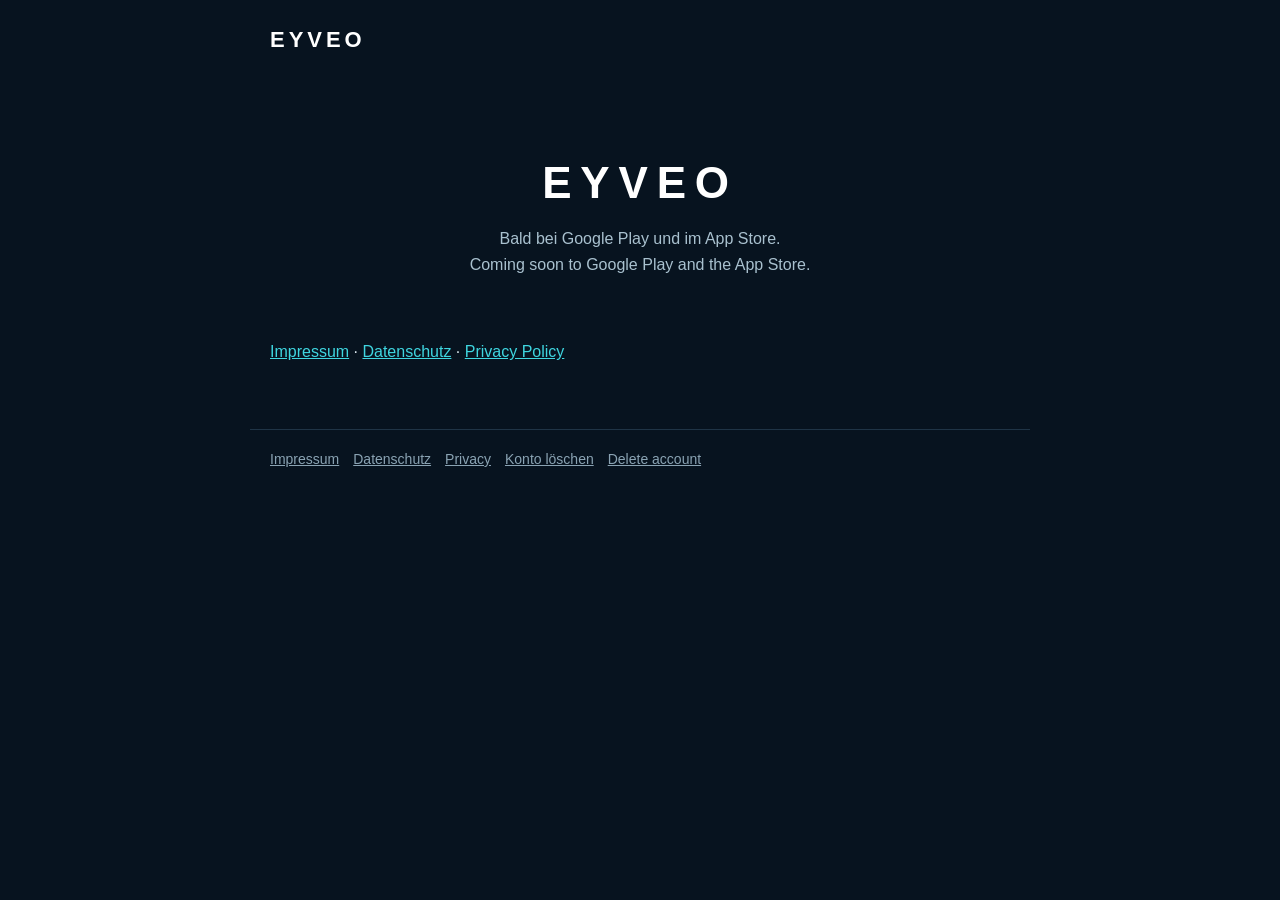
==== index.html @ db6207cd "EYVEO: Impressum, Datenschutz, Privacy, Konto löschen (Stand 27.11.2026) Co-Authored-By: Claude Opus" ====
<!DOCTYPE html>
<html lang="de"><head><meta charset="utf-8"><meta name="viewport" content="width=device-width,initial-scale=1">
<title>Your Evolution. Every Day. · EYVEO</title><meta name="robots" content="index,follow"><style>*{box-sizing:border-box}body{margin:0;background:#07131f;color:#dbe7ee;font:16px/1.6 -apple-system,"Segoe UI",Roboto,Helvetica,Arial,sans-serif}
main{max-width:780px;margin:0 auto;padding:32px 20px 48px}a{color:#3fd6e0}h1{font-size:30px;line-height:1.2;margin:8px 0 16px;color:#fff}
h2{font-size:22px;margin:32px 0 8px;color:#fff}h3{font-size:18px;margin:26px 0 6px;color:#fff}table{border-collapse:collapse;width:100%;margin:12px 0;font-size:14px;display:block;overflow-x:auto}
th,td{border:1px solid #1f3446;padding:8px;text-align:left;vertical-align:top}th{background:#0d2131}header{max-width:780px;margin:0 auto;padding:22px 20px 0}
.logo{font-weight:800;letter-spacing:.18em;font-size:22px;color:#fff;text-decoration:none}.stand{color:#8aa3b3;font-size:14px}
footer{border-top:1px solid #1f3446;max-width:780px;margin:0 auto;padding:18px 20px 40px;color:#8aa3b3;font-size:14px}footer a{color:#8aa3b3;margin-right:14px}
.hero{padding:60px 0 30px;text-align:center}.hero h1{font-size:44px;letter-spacing:.2em}.hero p{color:#a9c1cf}</style></head>
<body><header><a class="logo" href="/">EYVEO</a></header><main><div class="hero"><h1>EYVEO</h1><p>Bald bei Google Play und im App Store.<br>Coming soon to Google Play and the App Store.</p></div><p><a href="/impressum">Impressum</a> · <a href="/datenschutz">Datenschutz</a> · <a href="/privacy">Privacy Policy</a></p></main>
<footer><a href="/impressum">Impressum</a><a href="/datenschutz">Datenschutz</a><a href="/privacy">Privacy</a><a href="/konto-loeschen">Konto löschen</a><a href="/delete-account">Delete account</a></footer></body></html>
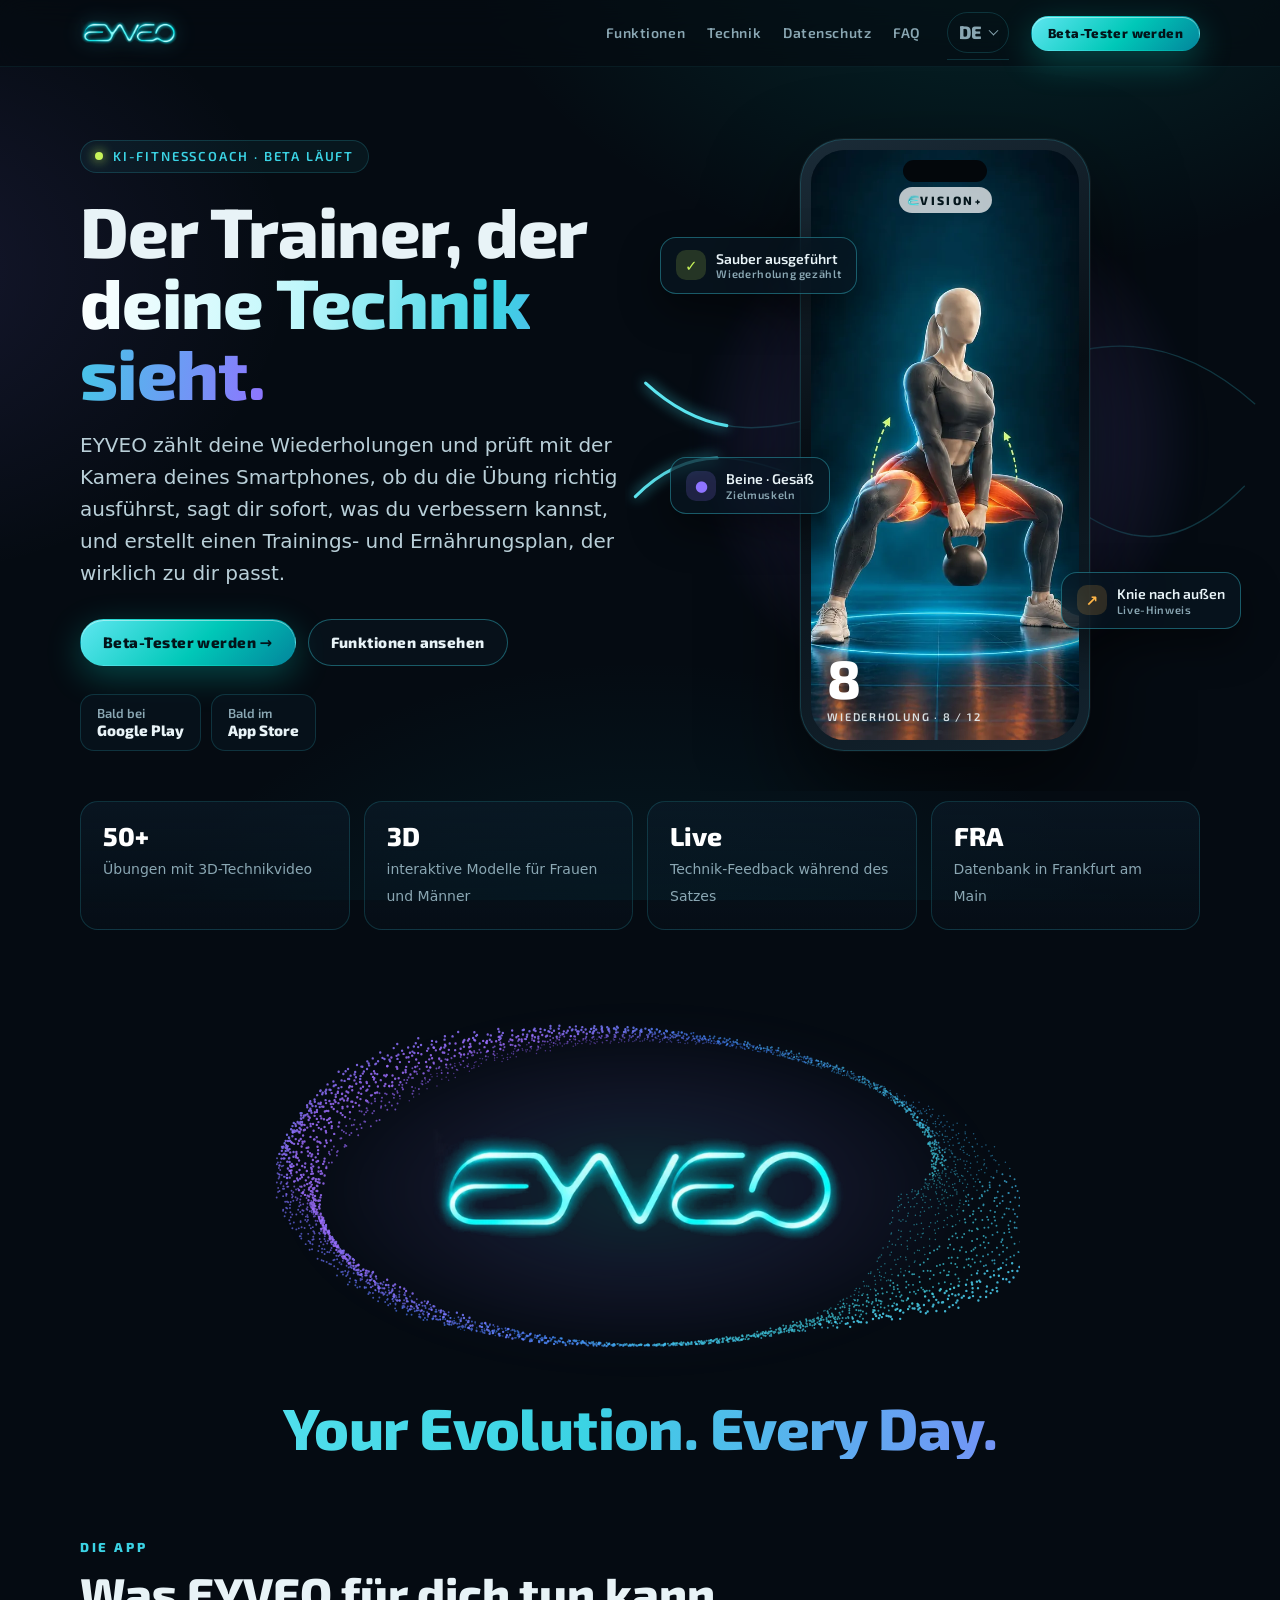
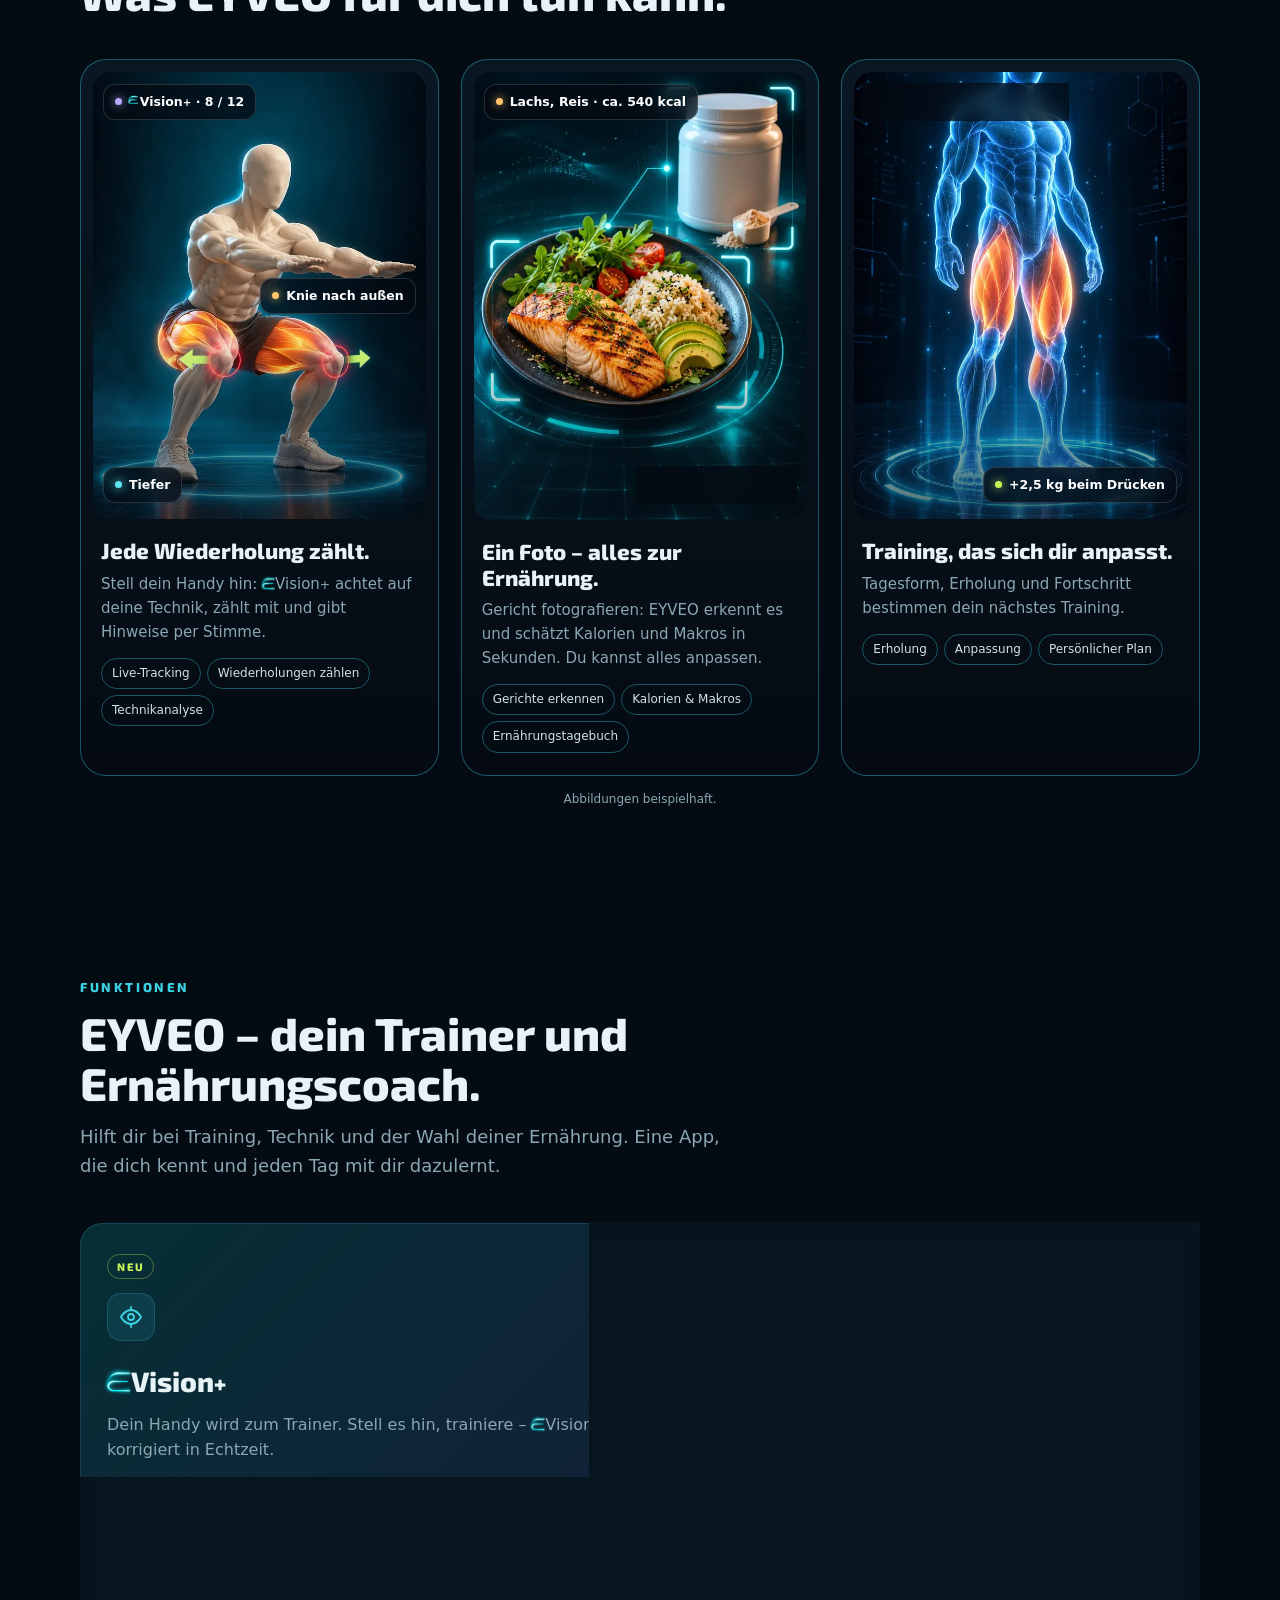
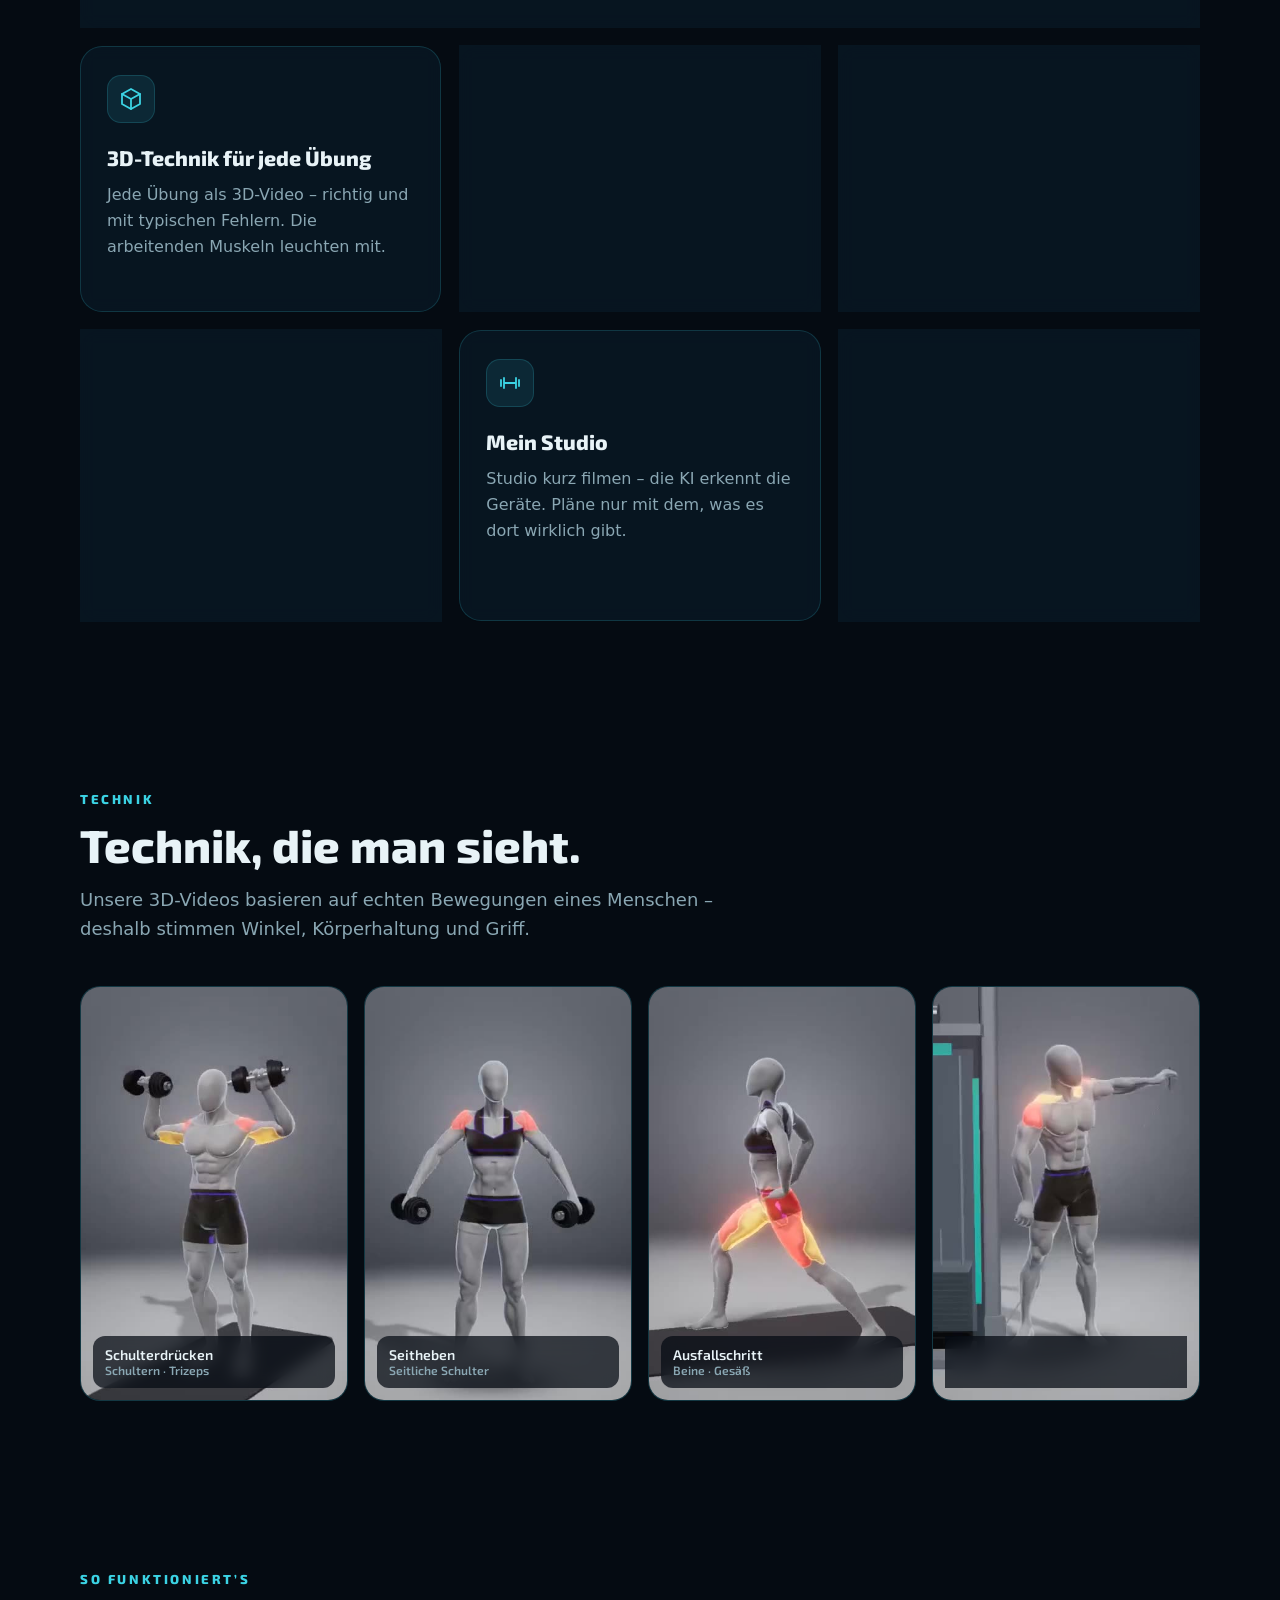
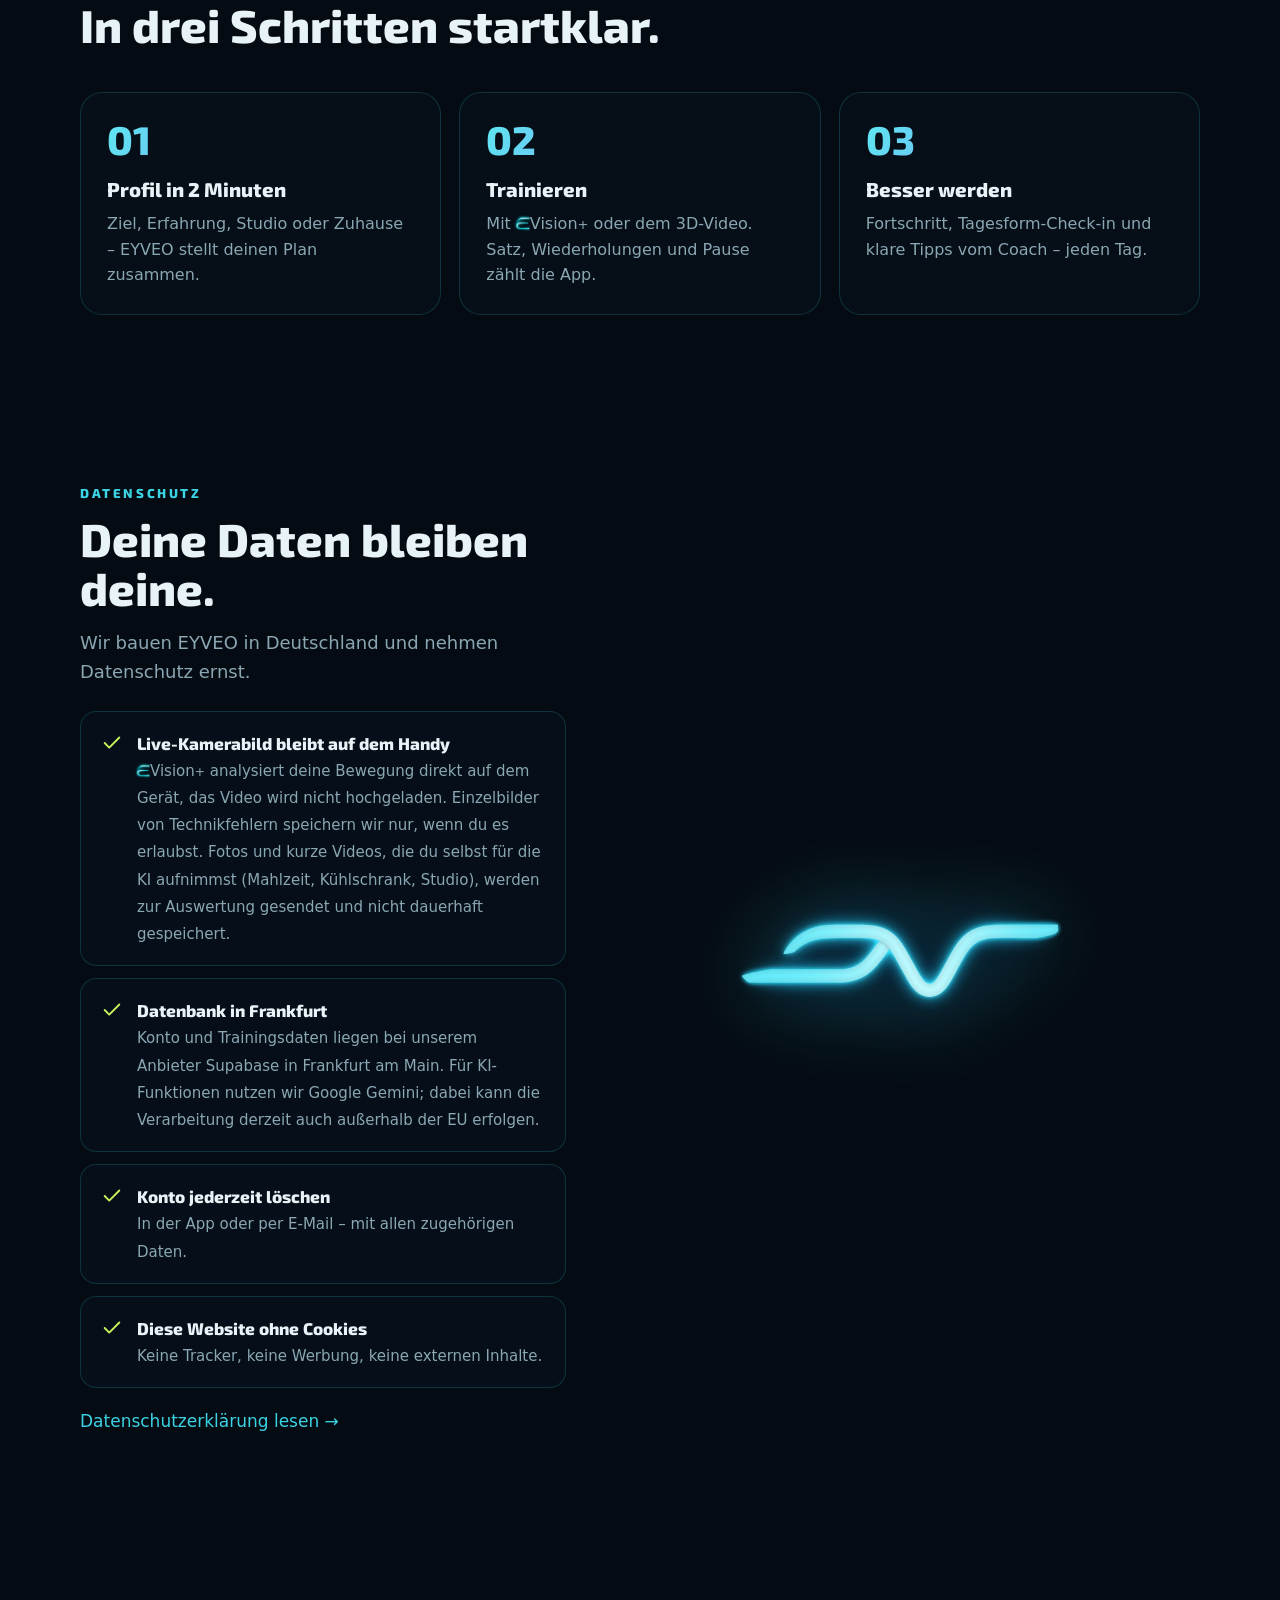
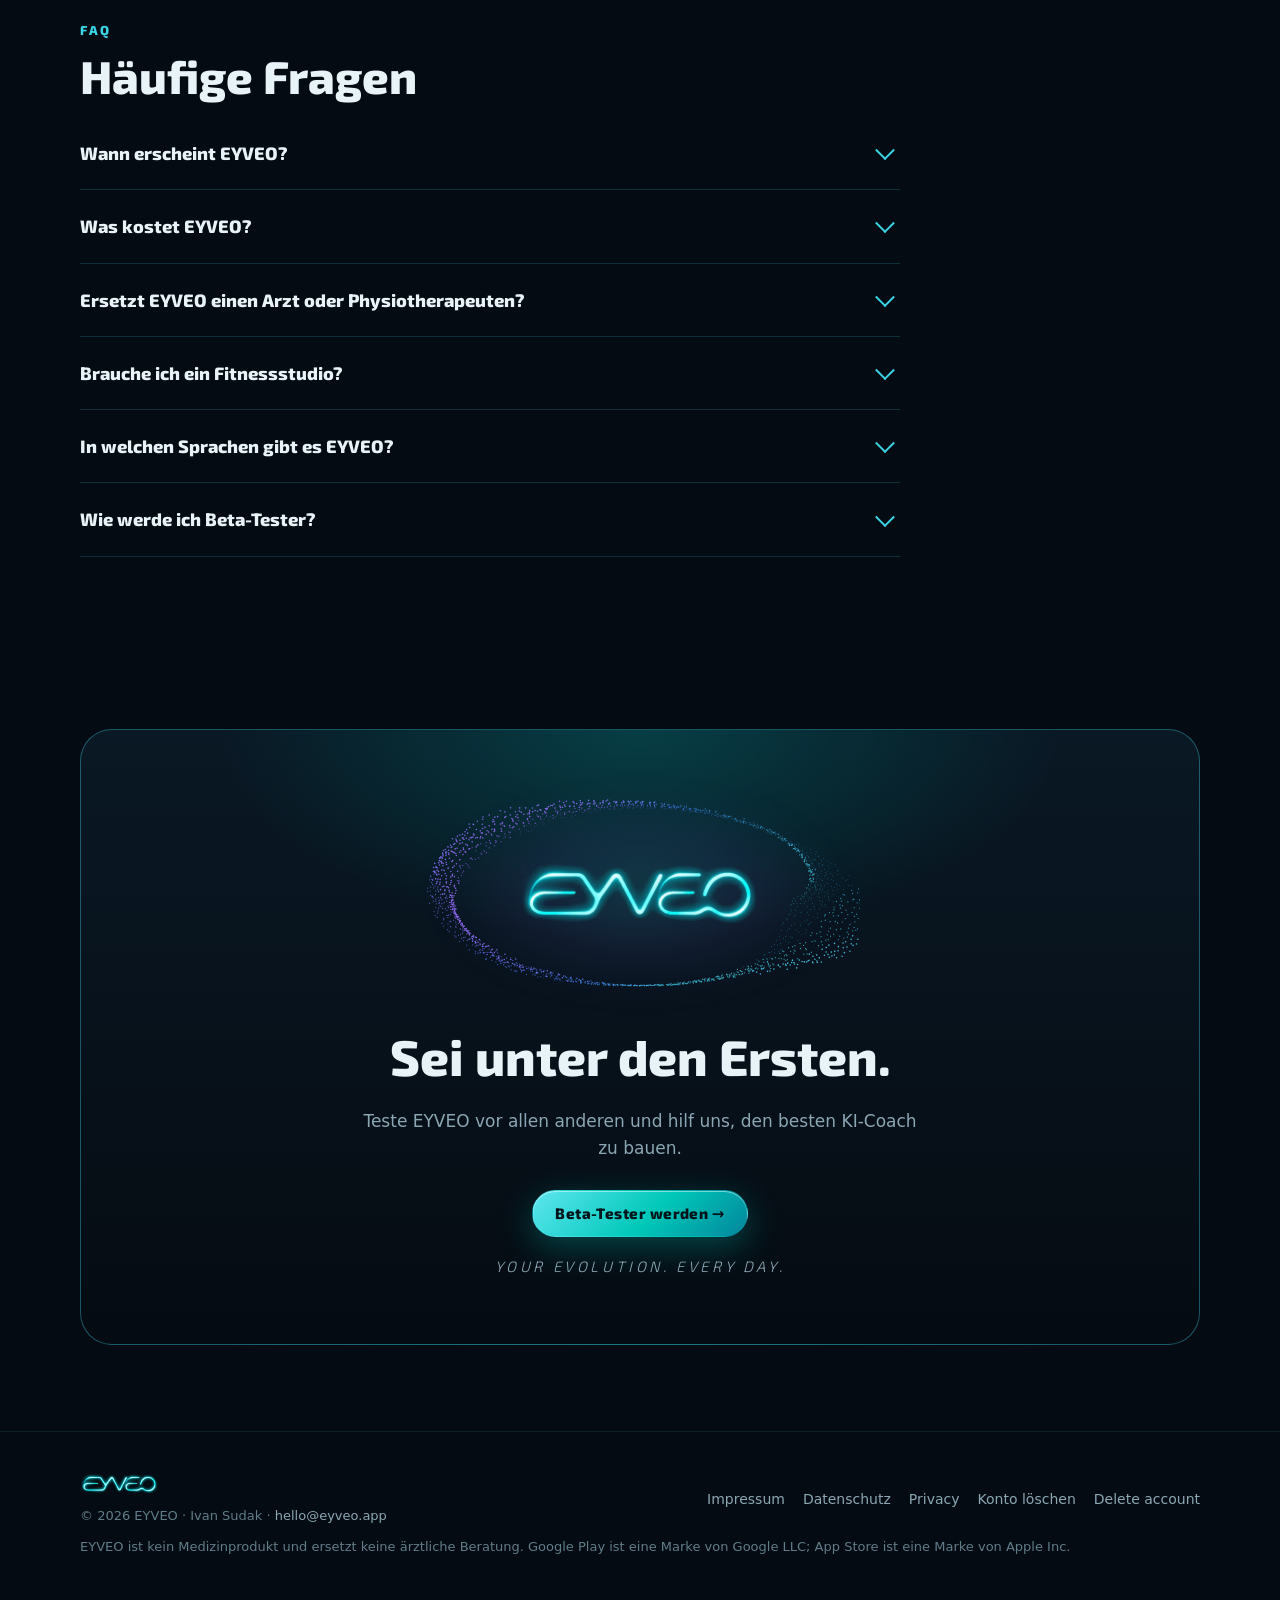
==== commit 350f59b8: "Пакет №6: новая главная (DE/EN/RU/UA), юр. страницы в общем оформлении, Д1/Д2, sitemap Co-Authored-B" ====
--- a/index.html
+++ b/index.html
@@ -1,11 +1,93 @@
 <!DOCTYPE html>
-<html lang="de"><head><meta charset="utf-8"><meta name="viewport" content="width=device-width,initial-scale=1">
-<title>Your Evolution. Every Day. · EYVEO</title><meta name="robots" content="index,follow"><style>*{box-sizing:border-box}body{margin:0;background:#07131f;color:#dbe7ee;font:16px/1.6 -apple-system,"Segoe UI",Roboto,Helvetica,Arial,sans-serif}
-main{max-width:780px;margin:0 auto;padding:32px 20px 48px}a{color:#3fd6e0}h1{font-size:30px;line-height:1.2;margin:8px 0 16px;color:#fff}
-h2{font-size:22px;margin:32px 0 8px;color:#fff}h3{font-size:18px;margin:26px 0 6px;color:#fff}table{border-collapse:collapse;width:100%;margin:12px 0;font-size:14px;display:block;overflow-x:auto}
-th,td{border:1px solid #1f3446;padding:8px;text-align:left;vertical-align:top}th{background:#0d2131}header{max-width:780px;margin:0 auto;padding:22px 20px 0}
-.logo{font-weight:800;letter-spacing:.18em;font-size:22px;color:#fff;text-decoration:none}.stand{color:#8aa3b3;font-size:14px}
-footer{border-top:1px solid #1f3446;max-width:780px;margin:0 auto;padding:18px 20px 40px;color:#8aa3b3;font-size:14px}footer a{color:#8aa3b3;margin-right:14px}
-.hero{padding:60px 0 30px;text-align:center}.hero h1{font-size:44px;letter-spacing:.2em}.hero p{color:#a9c1cf}</style></head>
-<body><header><a class="logo" href="/">EYVEO</a></header><main><div class="hero"><h1>EYVEO</h1><p>Bald bei Google Play und im App Store.<br>Coming soon to Google Play and the App Store.</p></div><p><a href="/impressum">Impressum</a> · <a href="/datenschutz">Datenschutz</a> · <a href="/privacy">Privacy Policy</a></p></main>
-<footer><a href="/impressum">Impressum</a><a href="/datenschutz">Datenschutz</a><a href="/privacy">Privacy</a><a href="/konto-loeschen">Konto löschen</a><a href="/delete-account">Delete account</a></footer></body></html>
+<html lang="de">
+<head>
+<meta charset="utf-8">
+<meta name="viewport" content="width=device-width,initial-scale=1,viewport-fit=cover">
+<title>EYVEO · Der KI-Fitnesscoach, der deine Technik sieht</title>
+<meta name="description" content="EYVEO zählt Wiederholungen per Handykamera, korrigiert deine Technik in Echtzeit, zeigt jede Übung als 3D-Video und plant Training und Ernährung, die zu dir passen. Bald bei Google Play und im App Store.">
+<meta name="robots" content="index,follow">
+<meta name="theme-color" content="#050b12">
+<link rel="canonical" href="https://eyveo.app/">
+<link rel="alternate" hreflang="de" href="https://eyveo.app/"><link rel="alternate" hreflang="en" href="https://eyveo.app/en/"><link rel="alternate" hreflang="ru" href="https://eyveo.app/ru/"><link rel="alternate" hreflang="uk" href="https://eyveo.app/uk/">
+<link rel="alternate" hreflang="x-default" href="https://eyveo.app/">
+<meta property="og:type" content="website"><meta property="og:url" content="https://eyveo.app/">
+<meta property="og:title" content="EYVEO · Der KI-Fitnesscoach, der deine Technik sieht"><meta property="og:description" content="EYVEO zählt Wiederholungen per Handykamera, korrigiert deine Technik in Echtzeit, zeigt jede Übung als 3D-Video und plant Training und Ernährung, die zu dir passen. Bald bei Google Play und im App Store.">
+<meta property="og:image" content="https://eyveo.app/assets/media/og.jpg"><meta name="twitter:card" content="summary_large_image">
+<link rel="icon" href="/assets/media/icon-32.png" sizes="32x32"><link rel="apple-touch-icon" href="/assets/media/icon-180.png">
+<link rel="preload" href="/assets/fonts/exo-2-latin-800-normal.woff2" as="font" type="font/woff2" crossorigin>
+<link rel="stylesheet" href="/assets/site.css">
+</head>
+<body>
+<a class="skip" href="#main">Zum Inhalt springen</a>
+<header class="nav"><div class="wrap">
+<a class="brand" href="/" aria-label="EYVEO"><img src="/assets/media/eyveo-logo-sm.webp" alt="EYVEO" width="98" height="30"></a>
+<nav aria-label="Hauptnavigation"><a href="#funktionen">Funktionen</a><a href="#technik">Technik</a><a href="#datenschutz">Datenschutz</a><a href="#faq">FAQ</a></nav>
+<details class="langs"><summary aria-label="Sprache / Language">DE</summary><div><a href="/" hreflang="de" lang="de" aria-current="page"><b>DE</b>Deutsch</a><a href="/en/" hreflang="en" lang="en"><b>EN</b>English</a><a href="/ru/" hreflang="ru" lang="ru"><b>RU</b>Русский</a><a href="/uk/" hreflang="uk" lang="uk"><b>UA</b>Українська</a></div></details>
+<a class="btn btn-primary btn-sm" href="mailto:hello@eyveo.app?subject=EYVEO%20Beta-Test&body=Hallo%20EYVEO-Team%2C%0A%0Aich%20m%C3%B6chte%20die%20App%20testen.%0AMein%20Handy%3A%20(Android%20%2F%20iPhone)%0A">Beta-Tester werden</a>
+</div></header>
+<main id="main">
+<section class="hero"><div class="wrap">
+<div class="copy">
+<span class="eyebrow"><span class="dot"></span>KI-Fitnesscoach · Beta läuft</span>
+<h1>Der Trainer, der <span class="grad">deine Technik sieht.</span></h1>
+<p class="lead">EYVEO zählt deine Wiederholungen und prüft mit der Kamera deines Smartphones, ob du die Übung richtig ausführst, sagt dir sofort, was du verbessern kannst, und erstellt einen Trainings- und Ernährungsplan, der wirklich zu dir passt.</p>
+<div class="ctas"><a class="btn btn-primary" href="mailto:hello@eyveo.app?subject=EYVEO%20Beta-Test&body=Hallo%20EYVEO-Team%2C%0A%0Aich%20m%C3%B6chte%20die%20App%20testen.%0AMein%20Handy%3A%20(Android%20%2F%20iPhone)%0A">Beta-Tester werden →</a><a class="btn btn-ghost" href="#funktionen">Funktionen ansehen</a></div>
+<div class="stores"><div class="store"><span>Bald bei<b>Google Play</b></span></div><div class="store"><span>Bald im<b>App Store</b></span></div></div>
+</div>
+<div class="stage" aria-hidden="true">
+<div class="halo"></div>
+<svg class="ribbon" viewBox="0 0 620 360"><defs><linearGradient id="rg" x1="0" x2="1"><stop offset="0" stop-color="#5ee6f0"/><stop offset=".6" stop-color="#3bd3e4"/><stop offset="1" stop-color="#8f74ff"/></linearGradient></defs>
+<path class="r2" d="M10 230 C120 120 210 300 310 180 S520 60 610 140"/><path class="r1" d="M10 230 C120 120 210 300 310 180 S520 60 610 140"/>
+<path class="r2" d="M20 120 C150 240 260 60 360 170 S520 300 600 220"/><path class="r1" style="animation-delay:-3.5s" d="M20 120 C150 240 260 60 360 170 S520 300 600 220"/></svg>
+<div class="phone"><div class="screen"><span class="notch"></span><img class="girl" src="/assets/media/ob-technik.webp" alt="" width="640" height="1137" fetchpriority="high">
+<div class="hud"><div class="top"><span><span class="evb" role="img" aria-label="EVision+"><span class="be"><img src="/assets/media/brand-e.webp" alt="" width="269" height="277"></span>VISION<span class="pl">+</span></span></span></div><div class="reps">8<small>WIEDERHOLUNG · 8 / 12</small></div></div></div></div>
+<div class="chip c1"><i>✓</i><div>Sauber ausgeführt<small>Wiederholung gezählt</small></div></div>
+<div class="chip c2"><i>↗</i><div>Knie nach außen<small>Live-Hinweis</small></div></div>
+<div class="chip c3"><i>●</i><div>Beine · Gesäß<small>Zielmuskeln</small></div></div>
+</div>
+</div></section>
+<div class="stats"><div class="wrap"><div class="stat reveal"><b>50+</b><span>Übungen mit 3D-Technikvideo</span></div><div class="stat reveal"><b>3D</b><span>interaktive Modelle für Frauen und Männer</span></div><div class="stat reveal"><b>Live</b><span>Technik-Feedback während des Satzes</span></div><div class="stat reveal"><b>FRA</b><span>Datenbank in Frankfurt am Main</span></div></div></div>
+<section class="brandsec"><div class="wrap">
+<a class="halo-logo " href="/" aria-label="EYVEO – Startseite" style="--w:760px;--ar:760/400"><span class="hglow"></span><canvas aria-hidden="true"></canvas><img src="/assets/media/eyveo-logo.webp" alt="EYVEO" width="420" height="128"></a>
+<h2 class="brand-h"><span>Your Evolution.</span> <span>Every Day.</span></h2>
+</div></section>
+<section class="showcase"><div class="wrap">
+<div class="kicker">Die App</div><h2 class="sec-h">Was EYVEO für dich tun kann.</h2><div style="height:26px"></div>
+<div class="shots"><article class="shot reveal"><div class="pic"><img src="/assets/media/ob-squat.webp" alt="" width="640" height="1137" loading="lazy"><span class="bub v p-lt"><span class="evb" role="img" aria-label="EVision+"><span class="be"><img src="/assets/media/brand-e.webp" alt="" width="269" height="277"></span>Vision<span class="pl">+</span></span> · 8 / 12</span><span class="bub a p-rm">Knie nach außen</span><span class="bub c p-lb">Tiefer</span></div><h3>Jede Wiederholung zählt.</h3><p>Stell dein Handy hin: <span class="evb" role="img" aria-label="EVision+"><span class="be"><img src="/assets/media/brand-e.webp" alt="" width="269" height="277"></span>Vision<span class="pl">+</span></span> achtet auf deine Technik, zählt mit und gibt Hinweise per Stimme.</p><div class="chips"><span>Live-Tracking</span><span>Wiederholungen zählen</span><span>Technikanalyse</span></div></article><article class="shot reveal"><div class="pic"><img src="/assets/media/ob-food.webp" alt="" width="640" height="1137" loading="lazy"><span class="bub a p-lt">Lachs, Reis · ca. 540 kcal</span><span class="bub g p-rb">E 38 · F 21 · K 52</span></div><h3>Ein Foto – alles zur Ernährung.</h3><p>Gericht fotografieren: EYVEO erkennt es und schätzt Kalorien und Makros in Sekunden. Du kannst alles anpassen.</p><div class="chips"><span>Gerichte erkennen</span><span>Kalorien & Makros</span><span>Ernährungstagebuch</span></div></article><article class="shot reveal"><div class="pic"><img src="/assets/media/ob-twin.webp" alt="" width="640" height="1137" loading="lazy"><span class="bub v p-lt">Schlaf 6 h · leichter Tag</span><span class="bub g p-rb">+2,5 kg beim Drücken</span></div><h3>Training, das sich dir anpasst.</h3><p>Tagesform, Erholung und Fortschritt bestimmen dein nächstes Training.</p><div class="chips"><span>Erholung</span><span>Anpassung</span><span>Persönlicher Plan</span></div></article></div>
+<p class="ill">Abbildungen beispielhaft.</p>
+</div></section>
+<section id="funktionen"><div class="wrap">
+<div class="kicker">Funktionen</div><h2 class="sec-h">EYVEO – dein Trainer und Ernährungscoach.</h2><p class="sec-p">Hilft dir bei Training, Technik und der Wahl deiner Ernährung. Eine App, die dich kennt und jeden Tag mit dir dazulernt.</p>
+<div class="grid"><article class="card feat reveal"><div><span class="tag">NEU</span><div class="ic"><svg viewBox="0 0 24 24"><path d="M2 12s3.6-7 10-7 10 7 10 7-3.6 7-10 7S2 12 2 12z"/><circle cx="12" cy="12" r="3"/><path d="M12 2v2M12 20v2"/></svg></div><h3><span class="evb" role="img" aria-label="EVision+"><span class="be"><img src="/assets/media/brand-e.webp" alt="" width="269" height="277"></span>Vision<span class="pl">+</span></span></h3><p>Dein Handy wird zum Trainer. Stell es hin, trainiere – <span class="evb" role="img" aria-label="EVision+"><span class="be"><img src="/assets/media/brand-e.webp" alt="" width="269" height="277"></span>Vision<span class="pl">+</span></span> zählt mit und korrigiert in Echtzeit.</p><ul><li>Zählt Wiederholungen automatisch</li><li>Erkennt typische Fehler – z. B. Knie nach innen oder Rundrücken</li><li>Hinweise per Stimme, ohne aufs Display zu schauen</li><li>Die Bildanalyse läuft komplett auf deinem Handy</li></ul></div><div class="mini"><video src="/assets/media/machine_shoulder_press_m.mp4" poster="/assets/media/machine_shoulder_press_m.jpg" autoplay muted loop playsinline preload="metadata" aria-hidden="true"></video></div></article><article class="card reveal"><div class="ic"><svg viewBox="0 0 24 24"><path d="M12 2l9 5v10l-9 5-9-5V7z"/><path d="M12 22V12M21 7l-9 5-9-5"/></svg></div><h3>3D-Technik für jede Übung</h3><p>Jede Übung als 3D-Video – richtig und mit typischen Fehlern. Die arbeitenden Muskeln leuchten mit.</p></article><article class="card reveal"><div class="ic"><svg viewBox="0 0 24 24"><path d="M4 5h16v11H9l-5 4z"/><path d="M8 10h8M8 13h5"/></svg></div><h3>EyveoCoach</h3><p>Dein KI-Coach kennt Training, Ernährung und Ziele – auf Wunsch auch deine Tagesform – und antwortet in einfachen Worten.</p></article><article class="card reveal"><div class="ic"><svg viewBox="0 0 24 24"><path d="M4 8h3l2-3h6l2 3h3v11H4z"/><circle cx="12" cy="13" r="3.5"/></svg></div><h3>Ernährung per Foto</h3><p>Teller fotografieren: geschätzte Kalorien, Eiweiß, Fett, Kohlenhydrate und Ballaststoffe – jederzeit anpassbar.</p></article><article class="card reveal"><div class="ic"><svg viewBox="0 0 24 24"><path d="M6 13a4 4 0 1 1 2-7.5A4 4 0 0 1 16 5.5 4 4 0 1 1 18 13v6H6z"/><path d="M6 16h12"/></svg></div><h3>EYVEO Chef</h3><p>Scanne deine Lebensmittel und bekomme Menüs und Rezepte nur aus dem, was du zu Hause hast – passend zu deinem Training und deinem Ziel.</p></article><article class="card reveal"><div class="ic"><svg viewBox="0 0 24 24"><path d="M3 9v6M6 7v10M18 7v10M21 9v6M6 12h12"/></svg></div><h3>Mein Studio</h3><p>Studio kurz filmen – die KI erkennt die Geräte. Pläne nur mit dem, was es dort wirklich gibt.</p></article><article class="card reveal"><div class="ic"><svg viewBox="0 0 24 24"><rect x="3" y="8" width="18" height="8" rx="4"/><path d="M12 8v8"/></svg></div><h3>Supplements im Blick</h3><p>Einnahmen planen und abhaken, mit Infos aus offenen, anerkannten Quellen. Keine Dosierungsempfehlungen.</p></article></div>
+</div></section>
+<section id="technik"><div class="wrap">
+<div class="kicker">Technik</div><h2 class="sec-h">Technik, die man sieht.</h2><p class="sec-p">Unsere 3D-Videos basieren auf echten Bewegungen eines Menschen – deshalb stimmen Winkel, Körperhaltung und Griff.</p>
+<div class="gallery"><figure class="tile reveal"><video src="/assets/media/press_m.mp4" poster="/assets/media/press_m.jpg" autoplay muted loop playsinline preload="metadata" aria-hidden="true"></video><figcaption>Schulterdrücken<small>Schultern · Trizeps</small></figcaption></figure><figure class="tile reveal"><video src="/assets/media/lateral_f.mp4" poster="/assets/media/lateral_f.jpg" autoplay muted loop playsinline preload="metadata" aria-hidden="true"></video><figcaption>Seitheben<small>Seitliche Schulter</small></figcaption></figure><figure class="tile reveal"><video src="/assets/media/lunge_rk_f.mp4" poster="/assets/media/lunge_rk_f.jpg" autoplay muted loop playsinline preload="metadata" aria-hidden="true"></video><figcaption>Ausfallschritt<small>Beine · Gesäß</small></figcaption></figure><figure class="tile reveal"><video src="/assets/media/cable_lateral_raise_m.mp4" poster="/assets/media/cable_lateral_raise_m.jpg" autoplay muted loop playsinline preload="metadata" aria-hidden="true"></video><figcaption>Seitheben am Kabel<small>Seitliche Schulter</small></figcaption></figure></div>
+</div></section>
+<section><div class="wrap">
+<div class="kicker">So funktioniert’s</div><h2 class="sec-h">In drei Schritten startklar.</h2><div style="height:26px"></div>
+<div class="steps"><div class="step reveal"><h3>Profil in 2 Minuten</h3><p>Ziel, Erfahrung, Studio oder Zuhause – EYVEO stellt deinen Plan zusammen.</p></div><div class="step reveal"><h3>Trainieren</h3><p>Mit <span class="evb" role="img" aria-label="EVision+"><span class="be"><img src="/assets/media/brand-e.webp" alt="" width="269" height="277"></span>Vision<span class="pl">+</span></span> oder dem 3D-Video. Satz, Wiederholungen und Pause zählt die App.</p></div><div class="step reveal"><h3>Besser werden</h3><p>Fortschritt, Tagesform-Check-in und klare Tipps vom Coach – jeden Tag.</p></div></div>
+</div></section>
+<section id="datenschutz"><div class="wrap privacy">
+<div><div class="kicker">Datenschutz</div><h2 class="sec-h">Deine Daten bleiben deine.</h2><p class="sec-p" style="margin-bottom:24px">Wir bauen EYVEO in Deutschland und nehmen Datenschutz ernst.</p>
+<div class="plist"><div class="pitem reveal"><svg viewBox="0 0 24 24"><path d="M4 12l5 5L20 6"/></svg><div><b>Live-Kamerabild bleibt auf dem Handy</b><span><span class="evb" role="img" aria-label="EVision+"><span class="be"><img src="/assets/media/brand-e.webp" alt="" width="269" height="277"></span>Vision<span class="pl">+</span></span> analysiert deine Bewegung direkt auf dem Gerät, das Video wird nicht hochgeladen. Einzelbilder von Technikfehlern speichern wir nur, wenn du es erlaubst. Fotos und kurze Videos, die du selbst für die KI aufnimmst (Mahlzeit, Kühlschrank, Studio), werden zur Auswertung gesendet und nicht dauerhaft gespeichert.</span></div></div><div class="pitem reveal"><svg viewBox="0 0 24 24"><path d="M4 12l5 5L20 6"/></svg><div><b>Datenbank in Frankfurt</b><span>Konto und Trainingsdaten liegen bei unserem Anbieter Supabase in Frankfurt am Main. Für KI-Funktionen nutzen wir Google Gemini; dabei kann die Verarbeitung derzeit auch außerhalb der EU erfolgen.</span></div></div><div class="pitem reveal"><svg viewBox="0 0 24 24"><path d="M4 12l5 5L20 6"/></svg><div><b>Konto jederzeit löschen</b><span>In der App oder per E-Mail – mit allen zugehörigen Daten.</span></div></div><div class="pitem reveal"><svg viewBox="0 0 24 24"><path d="M4 12l5 5L20 6"/></svg><div><b>Diese Website ohne Cookies</b><span>Keine Tracker, keine Werbung, keine externen Inhalte.</span></div></div></div><p style="margin-top:20px"><a href="/datenschutz">Datenschutzerklärung lesen →</a></p></div>
+<img class="symbol" src="/assets/media/eyveo-symbol.webp" alt="" width="380" height="380" loading="lazy">
+</div></section>
+<section id="faq"><div class="wrap">
+<div class="kicker">FAQ</div><h2 class="sec-h">Häufige Fragen</h2>
+<div class="faq"><details><summary>Wann erscheint EYVEO?</summary><p>Gerade testet eine kleine Gruppe die App. Android kommt zuerst, iOS folgt. Schreib uns, wenn du dabei sein willst.</p></details><details><summary>Was kostet EYVEO?</summary><p>Die Preise geben wir vor dem Start bekannt. Während der Beta-Phase ist die App für Tester kostenlos.</p></details><details><summary>Ersetzt EYVEO einen Arzt oder Physiotherapeuten?</summary><p>Nein. EYVEO ist ein Fitness- und Wellness-Coach und gibt keine medizinischen Ratschläge. Bei Beschwerden oder Vorerkrankungen sprich bitte vorher mit deinem Arzt.</p></details><details><summary>Brauche ich ein Fitnessstudio?</summary><p>Nicht unbedingt – wir schlagen dir Übungen für zu Hause vor, ohne Geräte oder mit dem, was du zu Hause hast. Die Funktion „Mein Studio“ passt deinen Trainingsplan an deine Möglichkeiten an.</p></details><details><summary>In welchen Sprachen gibt es EYVEO?</summary><p>Zum Start auf Deutsch und Englisch, weitere Sprachen folgen.</p></details><details><summary>Wie werde ich Beta-Tester?</summary><p>Schreib eine kurze E-Mail an hello@eyveo.app mit deinem Handymodell. Wir melden uns.</p></details></div>
+</div></section>
+<section><div class="wrap"><div class="cta reveal">
+<a class="halo-logo halo-sm" href="/" aria-label="EYVEO – Startseite" style="--w:440px;--ar:440/230"><span class="hglow"></span><canvas aria-hidden="true"></canvas><img src="/assets/media/eyveo-logo.webp" alt="EYVEO" width="230" height="70"></a>
+<h2>Sei unter den Ersten.</h2><p>Teste EYVEO vor allen anderen und hilf uns, den besten KI-Coach zu bauen.</p>
+<div class="ctas"><a class="btn btn-primary" href="mailto:hello@eyveo.app?subject=EYVEO%20Beta-Test&body=Hallo%20EYVEO-Team%2C%0A%0Aich%20m%C3%B6chte%20die%20App%20testen.%0AMein%20Handy%3A%20(Android%20%2F%20iPhone)%0A">Beta-Tester werden →</a></div>
+<div class="slogan">Your Evolution. Every Day.</div>
+</div></div></section>
+</main>
+<footer class="foot"><div class="wrap">
+<div><img src="/assets/media/eyveo-logo-sm.webp" alt="EYVEO" width="79" height="24"><div class="note">© 2026 EYVEO · Ivan Sudak · <a href="mailto:hello@eyveo.app">hello@eyveo.app</a></div></div>
+<nav aria-label="Rechtliches"><a href="/impressum">Impressum</a><a href="/datenschutz">Datenschutz</a><a href="/privacy">Privacy</a><a href="/konto-loeschen">Konto löschen</a><a href="/delete-account">Delete account</a></nav>
+</div><div class="wrap"><p class="note">EYVEO ist kein Medizinprodukt und ersetzt keine ärztliche Beratung. Google Play ist eine Marke von Google LLC; App Store ist eine Marke von Apple Inc.</p></div></footer>
+<script src="/assets/halo.js" defer></script>
+</body>
+</html>
--- a/assets/site.css
+++ b/assets/site.css
@@ -0,0 +1,217 @@
+@font-face{font-family:"Exo 2";src:url(/assets/fonts/exo-2-cyrillic-300-normal.woff2) format("woff2");font-weight:300;font-display:swap;unicode-range:U+0301,U+0400-045F,U+0490-0491,U+04B0-04B1,U+2116}
+@font-face{font-family:"Exo 2";src:url(/assets/fonts/exo-2-cyrillic-400-normal.woff2) format("woff2");font-weight:400;font-display:swap;unicode-range:U+0301,U+0400-045F,U+0490-0491,U+04B0-04B1,U+2116}
+@font-face{font-family:"Exo 2";src:url(/assets/fonts/exo-2-cyrillic-600-normal.woff2) format("woff2");font-weight:600;font-display:swap;unicode-range:U+0301,U+0400-045F,U+0490-0491,U+04B0-04B1,U+2116}
+@font-face{font-family:"Exo 2";src:url(/assets/fonts/exo-2-cyrillic-800-normal.woff2) format("woff2");font-weight:800;font-display:swap;unicode-range:U+0301,U+0400-045F,U+0490-0491,U+04B0-04B1,U+2116}
+@font-face{font-family:"Exo 2";src:url(/assets/fonts/exo-2-latin-300-normal.woff2) format("woff2");font-weight:300;font-display:swap;unicode-range:U+0000-00FF,U+0131,U+0152-0153,U+02BB-02BC,U+02C6,U+02DA,U+02DC,U+0304,U+0308,U+0329,U+2000-206F,U+20AC,U+2122,U+2191,U+2193,U+2212,U+2215,U+FEFF,U+FFFD}
+@font-face{font-family:"Exo 2";src:url(/assets/fonts/exo-2-latin-400-normal.woff2) format("woff2");font-weight:400;font-display:swap;unicode-range:U+0000-00FF,U+0131,U+0152-0153,U+02BB-02BC,U+02C6,U+02DA,U+02DC,U+0304,U+0308,U+0329,U+2000-206F,U+20AC,U+2122,U+2191,U+2193,U+2212,U+2215,U+FEFF,U+FFFD}
+@font-face{font-family:"Exo 2";src:url(/assets/fonts/exo-2-latin-600-normal.woff2) format("woff2");font-weight:600;font-display:swap;unicode-range:U+0000-00FF,U+0131,U+0152-0153,U+02BB-02BC,U+02C6,U+02DA,U+02DC,U+0304,U+0308,U+0329,U+2000-206F,U+20AC,U+2122,U+2191,U+2193,U+2212,U+2215,U+FEFF,U+FFFD}
+@font-face{font-family:"Exo 2";src:url(/assets/fonts/exo-2-latin-800-normal.woff2) format("woff2");font-weight:800;font-display:swap;unicode-range:U+0000-00FF,U+0131,U+0152-0153,U+02BB-02BC,U+02C6,U+02DA,U+02DC,U+0304,U+0308,U+0329,U+2000-206F,U+20AC,U+2122,U+2191,U+2193,U+2212,U+2215,U+FEFF,U+FFFD}
+:root{--bg:#050b12;--bg2:#08141f;--card:rgba(11,28,42,.62);--line:rgba(59,211,228,.18);--line2:rgba(59,211,228,.38);--ink:#e8f3f7;--muted:#8aa7b3;--faint:#5f7d89;--cyan:#3bd3e4;--teal:#00c8b8;--violet:#8f74ff;--lime:#c8f45a;--coral:#ff5e57;--amber:#ffb547;--r:22px;--max:1160px;
+--head:"Exo 2",system-ui,-apple-system,"Segoe UI",Roboto,sans-serif;--body:system-ui,-apple-system,"Segoe UI",Roboto,Helvetica,Arial,sans-serif}
+*{box-sizing:border-box}html{scroll-behavior:smooth;-webkit-text-size-adjust:100%}
+body{margin:0;background:var(--bg);color:var(--ink);font:17px/1.6 var(--body);overflow-x:hidden}
+body::before{content:"";position:fixed;inset:0;z-index:-1;background:
+radial-gradient(900px 600px at 78% -10%,rgba(0,200,184,.16),transparent 60%),
+radial-gradient(700px 520px at -10% 30%,rgba(143,116,255,.12),transparent 60%),
+radial-gradient(900px 700px at 50% 120%,rgba(3,134,156,.18),transparent 60%),var(--bg)}
+a{color:var(--cyan);text-decoration:none}a:hover{text-decoration:underline}
+img,video{max-width:100%;display:block}
+.wrap{max-width:var(--max);margin:0 auto;padding:0 20px}
+.skip{position:absolute;left:-999px}.skip:focus{left:12px;top:12px;background:#000;padding:8px 12px;z-index:9}
+/* header */
+.nav{position:sticky;top:0;z-index:20;backdrop-filter:blur(14px);-webkit-backdrop-filter:blur(14px);background:rgba(5,11,18,.66);border-bottom:1px solid rgba(59,211,228,.08)}
+.nav .wrap{display:flex;align-items:center;gap:22px;height:66px}
+.nav .brand img{height:30px;width:auto;filter:drop-shadow(0 0 10px rgba(59,211,228,.35))}
+.nav nav{display:flex;gap:22px;margin-left:auto;font:600 14px/1 var(--head);letter-spacing:.04em}
+.nav nav a{color:var(--muted)}.nav nav a:hover{color:var(--ink);text-decoration:none}
+.lang{font:600 13px/1 var(--head);color:var(--muted);border:1px solid var(--line);padding:7px 10px;border-radius:99px}
+.btn{display:inline-flex;align-items:center;gap:10px;font:700 15px/1 var(--head);letter-spacing:.03em;padding:15px 22px;border-radius:99px;border:1px solid transparent;transition:transform .2s,box-shadow .2s,background .2s}
+.btn:hover{text-decoration:none;transform:translateY(-1px)}
+.btn-primary{color:#03141a;background:linear-gradient(135deg,#5ee6f0,#00c8b8 55%,#03869c);box-shadow:0 10px 34px rgba(0,200,184,.32),inset 0 1px 0 rgba(255,255,255,.45)}
+.btn-primary:hover{box-shadow:0 14px 44px rgba(0,200,184,.45),inset 0 1px 0 rgba(255,255,255,.5)}
+.btn-ghost{color:var(--ink);border-color:var(--line2);background:rgba(11,28,42,.4)}
+.btn-sm{padding:10px 16px;font-size:13px}
+/* hero */
+.hero{padding:72px 0 40px;overflow:hidden}
+.hero .wrap{display:grid;grid-template-columns:1.05fr .95fr;gap:48px;align-items:center}
+.eyebrow{display:inline-flex;align-items:center;gap:10px;font:600 13px/1 var(--head);letter-spacing:.14em;text-transform:uppercase;color:var(--cyan);padding:9px 14px;border:1px solid var(--line);border-radius:99px;background:rgba(59,211,228,.06)}
+.dot{width:8px;height:8px;border-radius:50%;background:var(--lime);box-shadow:0 0 12px var(--lime);animation:pulse 2.4s ease-in-out infinite}
+h1,h2,h3{font-family:var(--head);margin:0}
+.hero h1{font-weight:800;font-size:clamp(40px,6vw,70px);line-height:1.02;letter-spacing:-.01em;margin:22px 0 20px}
+.grad{background:linear-gradient(100deg,#fff 0%,#bff7fb 35%,#3bd3e4 65%,#8f74ff 100%);-webkit-background-clip:text;background-clip:text;color:transparent}
+.lead{font-size:clamp(17px,1.6vw,20px);color:#b9cfd8;max-width:560px;margin:0 0 30px}
+.ctas{display:flex;flex-wrap:wrap;gap:12px;margin-bottom:28px}
+.stores{display:flex;flex-wrap:wrap;gap:10px}
+.store{display:flex;align-items:center;gap:10px;padding:10px 16px;border-radius:14px;border:1px solid var(--line);background:rgba(8,20,31,.7);color:var(--muted);font:600 13px/1.25 var(--head)}
+.store b{display:block;color:var(--ink);font-size:15px}
+.store svg{width:22px;height:22px;fill:var(--ink)}
+/* phone */
+.stage{position:relative;display:grid;place-items:center;min-height:560px}
+.halo{position:absolute;width:520px;height:520px;border-radius:50%;background:radial-gradient(circle,rgba(0,200,184,.28),rgba(143,116,255,.12) 45%,transparent 70%);filter:blur(10px);animation:breathe 6s ease-in-out infinite}
+.ribbon{position:absolute;width:640px;max-width:none;opacity:1;left:50%;top:50%;transform:translate(-50%,-50%)}
+.ribbon path{fill:none;stroke-linecap:round}
+.ribbon .r1{stroke:url(#rg);stroke-width:3;stroke-dasharray:90 900;filter:drop-shadow(0 0 6px #3bd3e4);animation:flow 7s linear infinite}
+.ribbon .r2{stroke:rgba(59,211,228,.22);stroke-width:1.4}
+.phone{position:relative;width:290px;aspect-ratio:9/19;border-radius:44px;padding:11px;background:linear-gradient(160deg,#1b2c38,#070e15 45%,#13232e);box-shadow:0 40px 90px rgba(0,0,0,.6),0 0 0 1px rgba(255,255,255,.06),inset 0 0 0 1px rgba(59,211,228,.18)}
+.phone .screen{position:relative;width:100%;height:100%;border-radius:34px;overflow:hidden;background:#0b1620}
+.phone video,.phone .girl{width:100%;height:100%;object-fit:cover;display:block}.phone .girl{object-position:50% 60%}
+.phone .notch{position:absolute;top:10px;left:50%;transform:translateX(-50%);width:84px;height:22px;border-radius:12px;background:#03070b;z-index:3}
+.hud{position:absolute;inset:0;z-index:2;pointer-events:none}
+.hud .top{position:absolute;top:44px;left:0;right:0;text-align:center;font:800 12px/1 var(--head);letter-spacing:.2em;color:#04161c}
+.hud .top span{background:rgba(255,255,255,.72);padding:6px 10px;border-radius:99px}
+.hud .reps{position:absolute;left:16px;bottom:18px;font:800 54px/1 var(--head);color:#fff;text-shadow:0 2px 14px rgba(0,0,0,.55)}
+.hud .reps small{display:block;font:600 11px/1 var(--head);letter-spacing:.16em;color:#e8f3f7;opacity:.9;margin-top:6px}
+.chip{position:absolute;z-index:4;display:flex;align-items:center;gap:10px;padding:12px 15px;border-radius:16px;background:rgba(8,22,32,.72);border:1px solid var(--line2);backdrop-filter:blur(12px);-webkit-backdrop-filter:blur(12px);box-shadow:0 16px 40px rgba(0,0,0,.45);font:600 14px/1.25 var(--head);color:var(--ink);animation:float 6s ease-in-out infinite}
+.chip small{display:block;font:600 11px/1.2 var(--head);color:var(--muted);letter-spacing:.06em}
+.chip i{width:30px;height:30px;border-radius:10px;display:grid;place-items:center;font-style:normal;font-size:15px}
+.chip.c1{top:16%;left:-6%}.chip.c1 i{background:rgba(200,244,90,.16);color:var(--lime)}
+.chip.c2{bottom:20%;right:-8%;animation-delay:-3s}.chip.c2 i{background:rgba(255,181,71,.16);color:var(--amber)}
+.chip.c3{top:52%;left:-12%;animation-delay:-1.5s}.chip.c3 i{background:rgba(143,116,255,.18);color:var(--violet)}
+/* sections */
+section{padding:86px 0}
+.kicker{font:700 13px/1 var(--head);letter-spacing:.2em;text-transform:uppercase;color:var(--cyan);margin-bottom:14px}
+.sec-h{font-weight:800;font-size:clamp(30px,4vw,46px);line-height:1.08;margin-bottom:16px;max-width:760px}
+.sec-p{color:var(--muted);max-width:640px;margin:0 0 42px;font-size:18px}
+.stats{padding:10px 0 20px}
+.stats .wrap{display:grid;grid-template-columns:repeat(4,1fr);gap:14px}
+.stat{padding:20px 22px;border-radius:18px;border:1px solid var(--line);background:linear-gradient(180deg,rgba(11,28,42,.6),rgba(8,20,31,.35))}
+.stat b{display:block;font:800 26px/1.1 var(--head);color:#fff;margin-bottom:4px}
+.stat span{color:var(--muted);font-size:14px}
+.grid{display:grid;grid-template-columns:repeat(3,1fr);gap:18px}
+.card{position:relative;padding:28px 26px 26px;border-radius:var(--r);border:1px solid var(--line);background:var(--card);backdrop-filter:blur(8px);-webkit-backdrop-filter:blur(8px);overflow:hidden;transition:transform .25s,border-color .25s,box-shadow .25s}
+.card::after{content:"";position:absolute;inset:0;border-radius:inherit;padding:1px;background:linear-gradient(140deg,rgba(94,230,240,.55),transparent 40%,transparent 60%,rgba(143,116,255,.45));-webkit-mask:linear-gradient(#000 0 0) content-box,linear-gradient(#000 0 0);-webkit-mask-composite:xor;mask-composite:exclude;opacity:0;transition:opacity .25s;pointer-events:none}
+.card:hover{transform:translateY(-4px);box-shadow:0 22px 50px rgba(0,0,0,.4)}.card:hover::after{opacity:1}
+.card .ic{width:48px;height:48px;border-radius:14px;display:grid;place-items:center;margin-bottom:18px;background:rgba(59,211,228,.1);border:1px solid var(--line)}
+.card .ic svg{width:24px;height:24px;stroke:var(--cyan);fill:none;stroke-width:1.8;stroke-linecap:round;stroke-linejoin:round}
+.card h3{font-size:21px;font-weight:700;margin-bottom:8px}
+.card p{margin:0;color:var(--muted);font-size:16px}
+.card.feat{grid-column:1/-1;display:grid;grid-template-columns:1.2fr .8fr;gap:24px;align-items:center;background:linear-gradient(135deg,rgba(0,200,184,.14),rgba(143,116,255,.10) 70%),var(--card)}
+.card.feat h3{font-size:28px}.tag{display:inline-block;font:700 11px/1 var(--head);letter-spacing:.16em;color:var(--lime);border:1px solid rgba(200,244,90,.35);padding:6px 9px;border-radius:99px;margin-bottom:14px}
+.feat ul{margin:14px 0 0;padding:0;list-style:none;color:#b9cfd8;font-size:15px}
+.feat li{padding-left:22px;position:relative;margin:7px 0}.feat li::before{content:"";position:absolute;left:0;top:.6em;width:10px;height:2px;background:var(--cyan);box-shadow:0 0 8px var(--cyan)}
+.mini{border-radius:18px;overflow:hidden;border:1px solid var(--line);aspect-ratio:4/3;background:#0b1620;max-height:380px}
+.mini video{width:100%;height:100%;object-fit:cover}
+/* gallery */
+.gallery{display:grid;grid-template-columns:repeat(4,1fr);gap:16px}
+.tile{border-radius:20px;overflow:hidden;border:1px solid var(--line);background:#0b1620;position:relative}
+.tile video{width:100%;aspect-ratio:9/14;object-fit:cover}
+.tile figcaption{position:absolute;left:12px;right:12px;bottom:12px;padding:10px 12px;border-radius:12px;background:rgba(5,11,18,.72);backdrop-filter:blur(8px);-webkit-backdrop-filter:blur(8px);font:600 14px/1.25 var(--head)}
+.tile figcaption small{display:block;color:var(--muted);font-size:12px;font-weight:600}
+figure{margin:0}
+/* steps */
+.steps{display:grid;grid-template-columns:repeat(3,1fr);gap:18px;counter-reset:s}
+.step{padding:26px;border-radius:var(--r);border:1px solid var(--line);background:rgba(8,20,31,.5)}
+.step::before{counter-increment:s;content:"0" counter(s);display:block;font:800 40px/1 var(--head);margin-bottom:14px;background:linear-gradient(120deg,#5ee6f0,#8f74ff);-webkit-background-clip:text;background-clip:text;color:transparent}
+.step h3{font-size:20px;margin-bottom:6px}.step p{margin:0;color:var(--muted);font-size:16px}
+/* privacy */
+.privacy{display:grid;grid-template-columns:.9fr 1.1fr;gap:40px;align-items:center}
+.plist{display:grid;gap:12px}
+.pitem{display:flex;gap:14px;padding:18px 20px;border-radius:16px;border:1px solid var(--line);background:rgba(8,20,31,.55)}
+.pitem svg{flex:none;width:22px;height:22px;stroke:var(--lime);fill:none;stroke-width:2;stroke-linecap:round;stroke-linejoin:round;margin-top:2px}
+.pitem b{display:block;font-family:var(--head)}.pitem span{color:var(--muted);font-size:15px}
+.symbol{width:min(380px,80%);max-width:100%;height:auto;margin:0 auto;filter:drop-shadow(0 0 40px rgba(59,211,228,.35));animation:breathe 7s ease-in-out infinite}
+/* faq */
+.faq{max-width:820px}
+details{border-bottom:1px solid var(--line);padding:6px 0}
+summary{cursor:pointer;list-style:none;padding:18px 40px 18px 0;position:relative;font:700 18px/1.35 var(--head)}
+summary::-webkit-details-marker{display:none}
+summary::after{content:"";position:absolute;right:8px;top:50%;width:12px;height:12px;border-right:2px solid var(--cyan);border-bottom:2px solid var(--cyan);transform:translateY(-70%) rotate(45deg);transition:transform .2s}
+details[open] summary::after{transform:translateY(-30%) rotate(-135deg)}
+details p{margin:0 0 18px;color:var(--muted)}
+/* cta */
+.cta{text-align:center;padding:70px 26px;border-radius:32px;border:1px solid var(--line2);background:radial-gradient(600px 300px at 50% 0,rgba(0,200,184,.22),transparent 70%),linear-gradient(180deg,rgba(11,28,42,.8),rgba(5,11,18,.8));position:relative;overflow:hidden}
+.cta h2{font-weight:800;font-size:clamp(30px,4.4vw,50px);margin-bottom:12px}
+.cta p{color:var(--muted);margin:0 auto 28px;max-width:560px}
+.cta .ctas{justify-content:center;margin:0}
+.slogan{font:300 italic 15px/1 var(--head);letter-spacing:.24em;text-transform:uppercase;color:var(--muted);margin-top:22px}
+/* footer */
+.foot{border-top:1px solid rgba(59,211,228,.1);padding:40px 0 50px;color:var(--muted);font-size:14px}
+.foot .wrap{display:flex;flex-wrap:wrap;gap:24px;align-items:center;justify-content:space-between}
+.foot img{height:24px;width:auto}
+.foot nav{display:flex;flex-wrap:wrap;gap:18px}.foot a{color:var(--muted)}
+.note{color:var(--faint);font-size:13px;margin-top:10px}
+/* legal pages */
+.legal{max-width:820px;margin:0 auto;padding:46px 20px 60px}
+.legal h1{font-size:clamp(30px,4vw,40px);font-weight:800;margin:0 0 18px}
+.legal h2{font-size:22px;margin:34px 0 8px}.legal h3{font-size:18px;margin:26px 0 6px}
+.legal table{border-collapse:collapse;width:100%;margin:12px 0;font-size:14px;display:block;overflow-x:auto}
+.legal th,.legal td{border:1px solid var(--line);padding:8px;text-align:left;vertical-align:top}.legal th{background:var(--bg2)}
+.stand{color:var(--muted);font-size:14px}
+/* motion */
+@keyframes pulse{50%{opacity:.45;transform:scale(.8)}}
+@keyframes breathe{50%{transform:scale(1.04);opacity:.85}}
+@keyframes float{50%{transform:translateY(-10px)}}
+@keyframes flow{to{stroke-dashoffset:-960}}
+@keyframes rise{from{opacity:0;transform:translateY(22px)}to{opacity:1;transform:none}}
+.hero .copy>*{animation:rise .8s cubic-bezier(.2,.7,.2,1) both}
+.hero .copy>*:nth-child(2){animation-delay:.08s}.hero .copy>*:nth-child(3){animation-delay:.16s}.hero .copy>*:nth-child(4){animation-delay:.24s}.hero .copy>*:nth-child(5){animation-delay:.32s}
+.stage{animation:rise 1s .2s cubic-bezier(.2,.7,.2,1) both}
+@supports (animation-timeline:view()){.reveal{animation:rise linear both;animation-timeline:view();animation-range:entry 0% cover 22%}}
+@media (prefers-reduced-motion:reduce){*,*::before,*::after{animation:none!important;transition:none!important;scroll-behavior:auto!important}}
+/* responsive */
+@media (max-width:980px){.hero .wrap,.privacy{grid-template-columns:minmax(0,1fr)}.stage{min-height:520px}.grid{grid-template-columns:1fr 1fr}.card.feat{grid-column:1/-1}.gallery{grid-template-columns:repeat(2,1fr)}.stats .wrap{grid-template-columns:repeat(2,1fr)}.nav nav{display:none}.nav .lang{margin-left:auto}}
+@media (max-width:640px){body{font-size:16px}section{padding:64px 0}.hero{padding:40px 0 20px}.grid,.steps{grid-template-columns:1fr}.card.feat{grid-template-columns:1fr}.chip.c1{left:0}.chip.c2{right:0}.chip.c3{display:none}.phone{width:250px}.halo{width:380px;height:380px}.nav .btn{display:none}.cta{padding:52px 20px}}
+.privacy>*,.grid>*,.hero .wrap>*{min-width:0}h1,h2,h3,p{overflow-wrap:break-word;hyphens:auto}
+/* ── animiertes Logo (halo.js) */
+.brandsec{padding:40px 0 30px;text-align:center}
+.halo-logo{position:relative;display:block;margin:0 auto;width:min(var(--w),100%);aspect-ratio:var(--ar);cursor:pointer;touch-action:pan-y;-webkit-tap-highlight-color:transparent;--glow:.1}
+.halo-logo canvas{position:absolute;inset:0;width:100%;height:100%}
+.halo-logo img{position:absolute;left:50%;top:50%;width:55%;height:auto;margin:0;translate:-50% -50%;transition:filter .2s;pointer-events:none}
+.halo-logo .hglow{position:absolute;inset:8% 4%;border-radius:50%;background:radial-gradient(closest-side,rgba(59,211,228,calc(var(--glow)*1.6)),rgba(143,116,255,calc(var(--glow)*.9)) 55%,transparent 100%);filter:blur(20px);pointer-events:none}
+.halo-logo:focus-visible{outline:2px solid var(--cyan);outline-offset:6px;border-radius:24px}
+.halo-sm{margin:-20px auto 6px}
+.brand-h{font:800 clamp(30px,5vw,58px)/1.08 var(--head);letter-spacing:-.01em;margin:6px 0 12px;background:linear-gradient(90deg,#5ee6f0,#3bd3e4 45%,#8f74ff);-webkit-background-clip:text;background-clip:text;color:transparent}
+.brand-p{color:var(--muted);max-width:560px;margin:0 auto}
+.brand-hint{color:var(--muted);opacity:.6;font-size:13px;letter-spacing:.14em;text-transform:uppercase;margin-top:14px}
+/* ── Onboarding-Bilder */
+.showcase{padding-top:40px}
+.shots{display:grid;grid-template-columns:repeat(3,minmax(0,1fr));gap:22px}
+.shot{border:1px solid var(--line2);border-radius:26px;padding:12px 12px 22px;background:linear-gradient(180deg,rgba(11,28,42,.75),rgba(5,11,18,.75))}
+.shot .pic{position:relative;border-radius:18px;overflow:hidden;aspect-ratio:640/860;margin-bottom:18px}
+.shot .pic img{width:100%;height:100%;object-fit:cover;object-position:50% 55%;display:block;transition:transform 1.2s ease}
+.shot:hover .pic img{transform:scale(1.04)}
+.shot .pic::after{content:"";position:absolute;inset:0;background:linear-gradient(180deg,transparent 60%,rgba(5,11,18,.6))}
+.shot h3{font:800 22px/1.2 var(--head);margin:0 8px 8px}
+.shot p{color:var(--muted);margin:0 8px 14px;font-size:15px}
+.shot .chips{display:flex;flex-wrap:wrap;gap:6px;margin:0 8px}
+.shot .chips span{font-size:12px;padding:5px 10px;border-radius:99px;border:1px solid var(--line2);color:#cfe3ea}
+.bub{position:absolute;z-index:1;font-size:12.5px;font-weight:600;padding:7px 11px;border-radius:12px;background:rgba(5,11,18,.72);backdrop-filter:blur(8px);-webkit-backdrop-filter:blur(8px);border:1px solid rgba(255,255,255,.14);white-space:nowrap;color:#fff;animation:float 6s ease-in-out infinite}
+.bub::before{content:"";display:inline-block;width:7px;height:7px;border-radius:50%;margin-right:7px;vertical-align:1px;background:var(--c);box-shadow:0 0 10px var(--c)}
+.bub.v{--c:#b9a8ff}.bub.a{--c:#ffc56b}.bub.c{--c:#5ee6f0}.bub.g{--c:var(--lime)}
+.p-lt{left:10px;top:12px}.p-rm{right:10px;top:46%;animation-delay:-2s}.p-lb{left:10px;bottom:16px;animation-delay:-4s}.p-rb{right:10px;bottom:16px;animation-delay:-3s}
+@media (max-width:900px){.shots{grid-template-columns:minmax(0,1fr);max-width:460px;margin:0 auto}}
+@media (prefers-reduced-motion:reduce){.bub{animation:none}.shot .pic img{transition:none}}
+.brand-h span{display:inline-block}
+/* ── Sprachwahl (ohne Skript) */
+.langs{position:relative;font:600 13px/1 var(--head)}
+.nav .langs{margin-left:4px}
+.langs summary{list-style:none;cursor:pointer;color:var(--muted);border:1px solid var(--line);padding:7px 26px 7px 11px;border-radius:99px;position:relative;user-select:none}
+.langs summary::-webkit-details-marker{display:none}
+.langs summary::after{content:"";position:absolute;right:11px;top:50%;width:6px;height:6px;border-right:1.5px solid currentColor;border-bottom:1.5px solid currentColor;transform:translateY(-70%) rotate(45deg)}
+.langs[open] summary{color:var(--ink);border-color:var(--cyan)}
+.langs>div{position:absolute;right:0;top:calc(100% + 8px);min-width:170px;padding:6px;border-radius:14px;background:rgba(8,18,28,.97);border:1px solid var(--line2);box-shadow:0 18px 40px rgba(0,0,0,.5);z-index:60}
+.langs a{display:flex;gap:12px;align-items:center;padding:10px 12px;border-radius:9px;color:var(--ink);font-weight:400}
+.langs a b{font-weight:800;color:var(--cyan);width:22px}
+.langs a:hover{background:rgba(59,211,228,.08);text-decoration:none}
+.langs a[aria-current]{background:rgba(59,211,228,.12)}
+/* ── Mobil: Bild mit Übung direkt unter der Überschrift */
+@media (max-width:980px){
+ .nav .langs{margin-left:auto}
+ .hero .wrap{display:flex;flex-direction:column;gap:0}
+ .hero .copy{display:contents}
+ .hero .eyebrow{order:1;align-self:flex-start}.hero h1{order:2;margin-bottom:10px}
+ .hero .stage{order:3;margin:0 0 18px}
+ .hero .lead{order:4}.hero .ctas{order:5}.hero .stores{order:6}
+}
+@media (max-width:640px){.hero .stage{min-height:470px}.hero h1{font-size:clamp(34px,9.5vw,44px)}}
+.chip.c3{left:-4%}
+@media (max-width:640px){.hero .chip.c1{display:none}.hero .chip.c2{top:15%;bottom:auto;right:0}.hero .eyebrow{letter-spacing:.08em;font-size:12px}}
+h1,h2,h3{hyphens:manual}
+/* ── Фирменное «E» в EVision+ (как lib/core/ui/evision_text.dart: ядро буквы = высота заглавной, низ на базовой линии) */
+.evb{white-space:nowrap}
+.be{display:inline-block;position:relative;width:.866em;height:.72em;vertical-align:baseline}
+.be img{position:absolute;left:-.1343em;top:-.194em;width:1.0036em;height:1.0334em;max-width:none;margin:0}
+.evb .pl{font-size:.82em}
+.hud .top span span{background:none;padding:0;border-radius:0}.hud .top .evb{letter-spacing:.2em}.hud .top .be{margin-right:.08em}
+
+.ill{margin:14px 0 0;font-size:12px;color:var(--muted,#8aa3b3);text-align:center}
